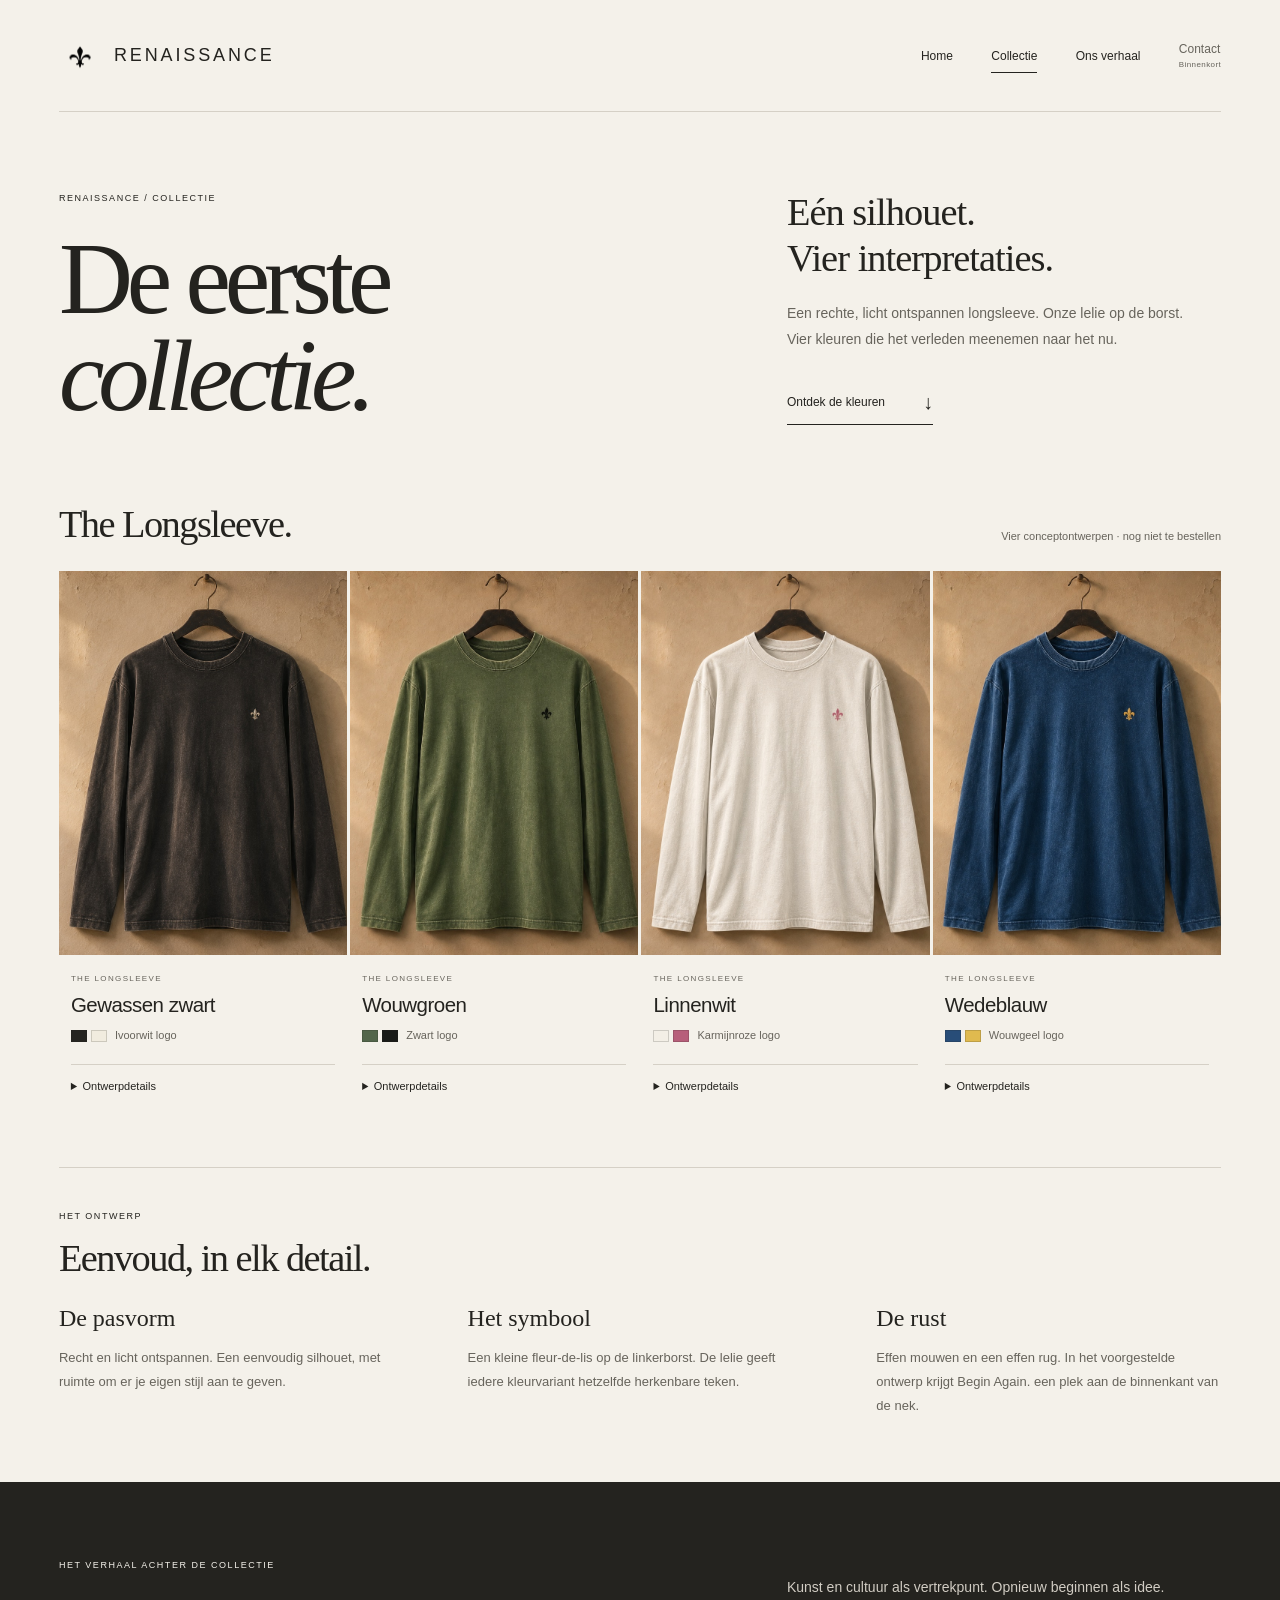
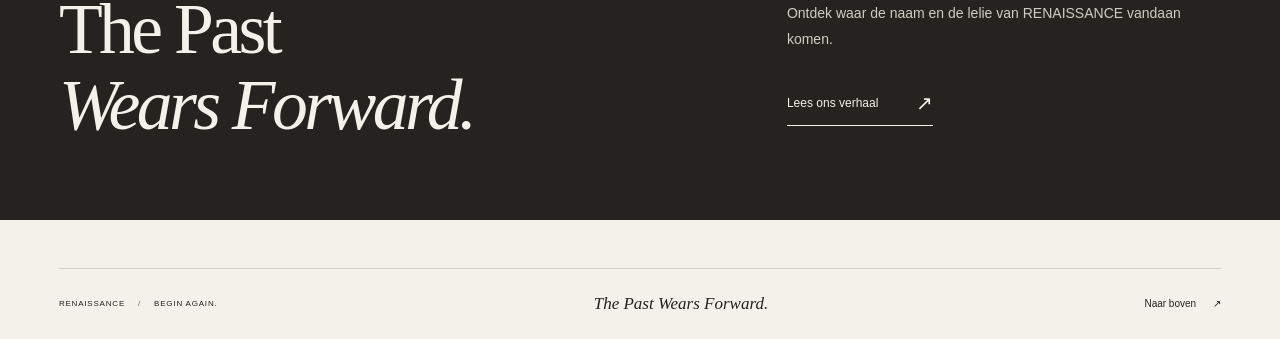
==== collectie.html @ 08c5d74e "feat: voeg Collectie-pagina met vier kleurvarianten en ontwerpdetails toe" ====
<!DOCTYPE html>
<html lang="nl">
  <head>
    <meta charset="UTF-8">
    <meta name="viewport" content="width=device-width, initial-scale=1">
    <meta name="theme-color" content="#f4f1ea">
    <meta name="description" content="Ontdek de eerste collectie van RENAISSANCE: een longsleeve in gewassen zwart, wouwgroen, linnenwit en wedeblauw. Begin Again.">
    <title>Collectie — RENAISSANCE</title>
    <link rel="icon" type="image/png" href="assets/logos/renaissance-lelie-vervaagd.png">
    <link rel="stylesheet" href="style.css">
    <script src="script.js" defer></script>
  </head>
  <body>
    <a class="skip-link" href="#collectie">Ga naar de inhoud</a>

    <div class="page-shell">
      <header class="site-header">
        <a class="brand" href="index.html" aria-label="RENAISSANCE — naar Home">
          <img class="brand-symbol" src="assets/logos/renaissance-lelie-vervaagd.png" width="42" height="35" alt="">
          <span>RENAISSANCE</span>
        </a>

        <button class="menu-toggle" type="button" aria-expanded="false" aria-controls="primary-navigation" hidden>
          <span class="menu-label">Menu</span>
          <span class="menu-icon" aria-hidden="true"><span></span><span></span></span>
        </button>

        <nav class="primary-navigation" id="primary-navigation" aria-label="Hoofdnavigatie">
          <a class="nav-link" href="index.html">Home</a>
          <a class="nav-link" href="collectie.html" aria-current="page">Collectie</a>
          <a class="nav-link" href="over-ons.html">Ons verhaal</a>
          <span class="nav-link nav-link--upcoming" aria-disabled="true">Contact<span class="upcoming-label">Binnenkort</span></span>
        </nav>
      </header>

      <main class="collection-page" id="collectie" tabindex="-1">
        <section class="collection-intro collection-container" aria-labelledby="collection-title">
          <div>
            <p class="eyebrow">RENAISSANCE / Collectie</p>
            <h1 id="collection-title">De eerste<br><em>collectie.</em></h1>
          </div>
          <div class="collection-intro-copy">
            <p class="collection-lead">Eén silhouet.<br>Vier interpretaties.</p>
            <p>Een rechte, licht ontspannen longsleeve. Onze lelie op de borst. Vier kleuren die het verleden meenemen naar het nu.</p>
            <a class="about-text-link" href="#longsleeves">Ontdek de kleuren <span aria-hidden="true">↓</span></a>
          </div>
        </section>

        <section class="collection-products collection-container" id="longsleeves" aria-labelledby="products-title" aria-describedby="collection-note">
          <div class="collection-section-heading">
            <h2 id="products-title">The Longsleeve.</h2>
            <p id="collection-note">Vier conceptontwerpen · nog niet te bestellen</p>
          </div>
          <ul class="product-grid collection-grid">
            <li class="product-card product-card--black" id="longsleeve-zwart">
              <figure>
                <img class="product-card-image" src="assets/products/longsleeve-zwart.jpg" width="1536" height="1024" alt="Concept van een gewassen zwarte longsleeve met een kleine ivoorwitte lelie op de linkerborst." fetchpriority="high">
                <figcaption class="product-card-caption">
                  <p class="eyebrow">The Longsleeve</p>
                  <h2>Gewassen zwart</h2>
                  <p class="product-logo-color"><span class="product-colors" aria-hidden="true"><span></span><span></span></span>Ivoorwit logo</p>
                </figcaption>
              </figure>
              <details class="collection-details">
                <summary>Ontwerpdetails<span class="visually-hidden"> van de gewassen zwarte longsleeve</span></summary>
                <dl>
                  <div><dt>Kleur</dt><dd>Gewassen zwart</dd></div>
                  <div><dt>Lelie</dt><dd>Ivoorwit, op de linkerborst</dd></div>
                  <div><dt>Pasvorm</dt><dd>Recht en licht ontspannen</dd></div>
                  <div><dt>Afwerking</dt><dd>Effen mouwen en rug</dd></div>
                </dl>
              </details>
            </li>
            <li class="product-card product-card--green" id="longsleeve-groen">
              <figure>
                <img class="product-card-image" src="assets/products/longsleeve-groen.jpg" width="1536" height="1024" alt="Concept van een gedempt groene longsleeve met een kleine zwarte lelie op de linkerborst." loading="lazy" decoding="async">
                <figcaption class="product-card-caption">
                  <p class="eyebrow">The Longsleeve</p>
                  <h2>Wouwgroen</h2>
                  <p class="product-logo-color"><span class="product-colors" aria-hidden="true"><span></span><span></span></span>Zwart logo</p>
                </figcaption>
              </figure>
              <details class="collection-details">
                <summary>Ontwerpdetails<span class="visually-hidden"> van de gedempt groene longsleeve</span></summary>
                <dl>
                  <div><dt>Kleur</dt><dd>Wouwgroen</dd></div>
                  <div><dt>Lelie</dt><dd>Zwart, op de linkerborst</dd></div>
                  <div><dt>Pasvorm</dt><dd>Recht en licht ontspannen</dd></div>
                  <div><dt>Afwerking</dt><dd>Effen mouwen en rug</dd></div>
                </dl>
              </details>
            </li>
            <li class="product-card product-card--white" id="longsleeve-wit">
              <figure>
                <img class="product-card-image" src="assets/products/longsleeve-wit.jpg" width="1536" height="1024" alt="Concept van een linnenwitte longsleeve met een kleine karmijnroze lelie op de linkerborst." loading="lazy" decoding="async">
                <figcaption class="product-card-caption">
                  <p class="eyebrow">The Longsleeve</p>
                  <h2>Linnenwit</h2>
                  <p class="product-logo-color"><span class="product-colors" aria-hidden="true"><span></span><span></span></span>Karmijnroze logo</p>
                </figcaption>
              </figure>
              <details class="collection-details">
                <summary>Ontwerpdetails<span class="visually-hidden"> van de linnenwitte longsleeve</span></summary>
                <dl>
                  <div><dt>Kleur</dt><dd>Linnenwit</dd></div>
                  <div><dt>Lelie</dt><dd>Karmijnroze, op de linkerborst</dd></div>
                  <div><dt>Pasvorm</dt><dd>Recht en licht ontspannen</dd></div>
                  <div><dt>Afwerking</dt><dd>Effen mouwen en rug</dd></div>
                </dl>
              </details>
            </li>
            <li class="product-card product-card--blue" id="longsleeve-blauw">
              <figure>
                <img class="product-card-image" src="assets/products/longsleeve-blauw.jpg" width="1536" height="1024" alt="Concept van een diepblauwe longsleeve met een kleine wouwgele lelie op de linkerborst." loading="lazy" decoding="async">
                <figcaption class="product-card-caption">
                  <p class="eyebrow">The Longsleeve</p>
                  <h2>Wedeblauw</h2>
                  <p class="product-logo-color"><span class="product-colors" aria-hidden="true"><span></span><span></span></span>Wouwgeel logo</p>
                </figcaption>
              </figure>
              <details class="collection-details">
                <summary>Ontwerpdetails<span class="visually-hidden"> van de diepblauwe longsleeve</span></summary>
                <dl>
                  <div><dt>Kleur</dt><dd>Wedeblauw</dd></div>
                  <div><dt>Lelie</dt><dd>Wouwgeel, op de linkerborst</dd></div>
                  <div><dt>Pasvorm</dt><dd>Recht en licht ontspannen</dd></div>
                  <div><dt>Afwerking</dt><dd>Effen mouwen en rug</dd></div>
                </dl>
              </details>
            </li>
          </ul>
        </section>

        <section class="collection-design collection-container" aria-labelledby="design-title">
          <div class="collection-section-heading">
            <div>
              <p class="eyebrow">Het ontwerp</p>
              <h2 id="design-title">Eenvoud, in elk detail.</h2>
            </div>
          </div>
          <div class="collection-design-grid">
            <div>
              <h3>De pasvorm</h3>
              <p>Recht en licht ontspannen. Een eenvoudig silhouet, met ruimte om er je eigen stijl aan te geven.</p>
            </div>
            <div>
              <h3>Het symbool</h3>
              <p>Een kleine fleur-de-lis op de linkerborst. De lelie geeft iedere kleurvariant hetzelfde herkenbare teken.</p>
            </div>
            <div>
              <h3>De rust</h3>
              <p>Effen mouwen en een effen rug. In het voorgestelde ontwerp krijgt Begin Again. een plek aan de binnenkant van de nek.</p>
            </div>
          </div>
        </section>

        <section class="collection-story" aria-labelledby="collection-story-title">
          <div class="collection-container collection-story-inner">
            <div>
              <p class="eyebrow">Het verhaal achter de collectie</p>
              <h2 id="collection-story-title">The Past<br><em>Wears Forward.</em></h2>
            </div>
            <div>
              <p>Kunst en cultuur als vertrekpunt. Opnieuw beginnen als idee. Ontdek waar de naam en de lelie van RENAISSANCE vandaan komen.</p>
              <a class="about-text-link" href="over-ons.html">Lees ons verhaal <span aria-hidden="true">↗</span></a>
            </div>
          </div>
        </section>
      </main>

      <footer class="site-footer">
        <p class="footer-label">RENAISSANCE <span aria-hidden="true">/</span> BEGIN AGAIN.</p>
        <p class="footer-slogan">The Past Wears Forward.</p>
        <a class="back-to-top" href="#collectie">Naar boven <span aria-hidden="true">↗</span></a>
      </footer>
    </div>
  </body>
</html>
---- style.css ----
/* Basis: kleuren en afstanden die op de hele Home worden gebruikt. */
:root {
  color-scheme: light;
  --paper: #f4f1ea;
  --ink: #24231f;
  --muted: #67645c;
  --line: #d5d0c6;
  --serif: Georgia, "Times New Roman", serif;
  --sans: "Helvetica Neue", Helvetica, Arial, sans-serif;
}

* { box-sizing: border-box; }

html {
  scroll-behavior: smooth;
  scroll-padding-top: 24px;
}

body {
  margin: 0;
  background: var(--paper);
  color: var(--ink);
  font-family: var(--sans);
  -webkit-font-smoothing: antialiased;
}

::selection { background: #ded5c5; color: var(--ink); }

a { color: inherit; text-decoration: none; }
button { font: inherit; color: inherit; }
img { display: block; max-width: 100%; }
figure, h1, h2, p { margin: 0; }
[hidden] { display: none !important; }

:focus-visible {
  outline: 2px solid var(--ink);
  outline-offset: 6px;
}

.skip-link {
  position: fixed;
  top: 12px;
  left: 12px;
  z-index: 10;
  padding: 12px 18px;
  background: var(--ink);
  color: var(--paper);
  transform: translateY(-160%);
}

.skip-link:focus { transform: translateY(0); }

.page-shell {
  --page-gutter: clamp(24px, 4.6vw, 76px);
  width: 100%;
}

/* De inhoud blijft gecentreerd, terwijl de slideshow de schermbreedte vult. */
.site-header, .designs, .site-footer {
  width: calc(100% - 2 * var(--page-gutter));
  max-width: 1448px;
  margin-inline: auto;
}

/* Navigatie: op mobiel wordt hetzelfde menu in- en uitgeklapt. */
.site-header {
  position: relative;
  z-index: 2;
  display: flex;
  align-items: center;
  justify-content: space-between;
  gap: 32px;
  min-height: 112px;
  border-bottom: 1px solid var(--line);
}

.brand {
  display: inline-flex;
  align-items: center;
  gap: 13px;
  flex-shrink: 0;
  font-size: 18px;
  font-weight: 500;
  letter-spacing: 0.16em;
}

.brand-symbol { width: 42px; height: 35px; object-fit: contain; }

.primary-navigation { display: flex; align-items: center; gap: clamp(20px, 3vw, 46px); }

.nav-link {
  position: relative;
  padding-block: 12px;
  font-size: 12px;
  line-height: 1.5;
}

.nav-link[aria-current="page"]::after {
  content: "";
  position: absolute;
  right: 0;
  bottom: 4px;
  left: 0;
  height: 1px;
  background: currentColor;
}

.nav-link--upcoming { color: var(--muted); }

.upcoming-label {
  display: block;
  margin-top: 1px;
  font-size: 8px;
  letter-spacing: 0.05em;
}

.menu-toggle { display: none; }

/* Drie schilderijen met de slogans als grote, leesbare tekstlaag. */
.eyebrow { font-size: 9px; line-height: 1.5; font-weight: 500; letter-spacing: 0.17em; text-transform: uppercase; }
.visually-hidden { position: absolute; width: 1px; height: 1px; padding: 0; overflow: hidden; clip-path: inset(50%); white-space: nowrap; border: 0; }

.slideshow {
  position: relative;
  height: clamp(540px, 54vw, 720px);
  margin-block: 0 48px;
  overflow: hidden;
  isolation: isolate;
  background: #302d23;
  color: #fffdf5;
}

.slide { position: absolute; inset: 0; }
.slide::after {
  content: "";
  position: absolute;
  inset: 0;
  background: linear-gradient(90deg, rgb(14 17 13 / 67%), rgb(14 17 13 / 17%) 75%), linear-gradient(0deg, rgb(14 17 13 / 78%), transparent 36%);
  pointer-events: none;
}

.slide-image { width: 100%; height: 100%; object-fit: cover; object-position: center 58%; }
.slide-image--bellini { object-position: center 65%; }
.slide-image--giorgione { object-position: center 56%; }
.slide-copy { position: absolute; z-index: 1; top: 20%; left: clamp(28px, 5vw, 76px); right: 28px; }
.slide-copy .eyebrow { color: #fffdf5; letter-spacing: 0.2em; }
.slide-slogan { margin-top: 30px; font-family: var(--serif); font-size: clamp(86px, 10.5vw, 152px); font-weight: 400; line-height: 0.93; letter-spacing: -0.065em; }
.slide-slogan em { font-weight: 400; }
.slide-slogan--long { font-size: clamp(68px, 7.8vw, 112px); line-height: 1; }

.slide-discover { position: absolute; z-index: 2; left: clamp(28px, 5vw, 76px); bottom: 126px; display: inline-flex; align-items: center; gap: 36px; min-height: 44px; padding-bottom: 9px; border-bottom: 1px solid rgb(255 253 245 / 75%); font-size: 12px; }
.slide-discover span { font-size: 20px; transition: transform 180ms ease; }
.slide-discover:hover span { transform: translate(3px, -3px); }
.slideshow :focus-visible { outline-color: #fffdf5; }
.artwork-credit { position: absolute; z-index: 1; bottom: 34px; left: clamp(28px, 5vw, 76px); max-width: 48%; font-size: 9px; line-height: 1.7; color: #fffdf5; }
.artwork-credit a { display: inline-block; padding-block: 8px; }
.artwork-credit a:hover { text-decoration: underline; text-underline-offset: 3px; }

.slideshow-controls { margin: 0; padding: 0; border: 0; min-width: 0; position: absolute; z-index: 2; right: 30px; bottom: 28px; display: flex; align-items: center; gap: 12px; }
.slideshow-controls button { min-width: 44px; min-height: 44px; padding: 8px; border: 0; background: transparent; color: #fffdf5; cursor: pointer; }
.slideshow-controls button:hover { background: rgb(255 253 245 / 12%); }
.slide-arrow { font-size: 23px; }
.slide-dots { display: flex; }
.slide-dot { position: relative; }
.slide-dot::before { content: ""; display: block; width: 6px; height: 6px; margin: auto; border: 1px solid #fffdf5; border-radius: 50%; }
.slide-dot[aria-pressed="true"]::before { background: #fffdf5; box-shadow: 0 0 0 4px rgb(255 253 245 / 15%); }

/* Vier kleurvarianten zijn tegelijk zichtbaar; op mobiel twee per rij. */
.designs {
  margin-block: 16px 60px;
  padding-top: 34px;
  border-top: 1px solid var(--line);
  scroll-margin-top: 24px;
}

.designs:focus { outline: none; }
.designs:focus-visible { outline: 2px solid var(--ink); outline-offset: 8px; }
.designs-heading { display: flex; align-items: flex-end; justify-content: space-between; gap: 20px; margin-bottom: 25px; }
.designs-heading h2 { margin-top: 10px; font-family: var(--serif); font-size: clamp(28px, 3.1vw, 44px); font-weight: 400; letter-spacing: -0.04em; }
.designs-heading > p { flex-shrink: 0; color: var(--muted); font-size: 10px; }

.product-grid {
  display: grid;
  grid-template-columns: repeat(4, minmax(0, 1fr));
  gap: 3px;
  margin: 0;
  padding: 0;
  list-style: none;
}

.product-card { min-width: 0; }
.product-card-image { width: 100%; height: auto; aspect-ratio: 3 / 4; object-fit: cover; object-position: 85% center; background: #c9b394; }
.product-card-caption { padding: 18px 12px 12px; }
.product-card-caption h3 { margin: 0 0 9px; font-size: clamp(14px, 1.3vw, 18px); font-weight: 500; letter-spacing: -0.02em; }
.product-card-caption p { color: var(--muted); font-size: 11px; line-height: 1.6; }
.product-logo-color { display: flex; align-items: center; flex-wrap: wrap; gap: 8px; margin-top: 7px; }
.product-colors { display: inline-flex; gap: 4px; }
.product-colors span { width: 16px; height: 12px; border: 1px solid rgb(36 35 31 / 18%); background: var(--garment); }
.product-colors span:last-child { background: var(--logo); }
.product-card--black { --garment: #262521; --logo: #f1ecdf; }
.product-card--green { --garment: #53664b; --logo: #191b18; }
.product-card--white { --garment: #f3efe6; --logo: #b75f7a; }
.product-card--blue { --garment: #284d78; --logo: #e0ba4f; }

.site-footer {
  display: flex;
  justify-content: space-between;
  align-items: center;
  gap: 24px;
  padding-block: 25px;
  border-top: 1px solid var(--line);
}

.footer-label { font-size: 8px; letter-spacing: 0.1em; }
.footer-label span { margin-inline: 10px; color: var(--muted); }
.footer-slogan { font-family: var(--serif); font-style: italic; font-size: 17px; }
.back-to-top { display: inline-flex; align-items: center; gap: 17px; font-size: 10px; }
.back-to-top:hover { text-decoration: underline; text-underline-offset: 4px; }

@media (max-width: 1050px) {
  .brand { font-size: 15px; gap: 9px; }
  .brand-symbol { width: 34px; height: 29px; }
  .primary-navigation { gap: 22px; }
  .artwork-credit { bottom: 90px; right: 28px; max-width: none; }
  .slide-discover { bottom: 152px; }
}

@media (max-width: 760px) {
  .site-header { flex-wrap: wrap; min-height: 85px; gap: 0; }
  .brand { font-size: 15px; letter-spacing: 0.13em; }
  .brand-symbol { width: 35px; height: 29px; }

  .menu-toggle {
    display: inline-flex;
    align-items: center;
    gap: 12px;
    min-height: 44px;
    padding: 10px 0 10px 14px;
    border: 0;
    background: transparent;
    cursor: pointer;
    font-size: 11px;
  }

  .menu-icon { position: relative; display: block; width: 21px; height: 14px; }
  .menu-icon span { position: absolute; left: 0; width: 21px; height: 1px; background: var(--ink); transition: transform 180ms ease, top 180ms ease; }
  .menu-icon span:first-child { top: 3px; }
  .menu-icon span:last-child { top: 11px; }
  .menu-toggle[aria-expanded="true"] .menu-icon span:first-child { top: 7px; transform: rotate(45deg); }
  .menu-toggle[aria-expanded="true"] .menu-icon span:last-child { top: 7px; transform: rotate(-45deg); }

  .primary-navigation { width: 100%; display: grid; grid-template-columns: 1fr 1fr; gap: 8px 24px; padding-bottom: 23px; }
  .js .primary-navigation { display: none; }
  .js .primary-navigation.is-open { display: grid; }
  .nav-link { padding: 10px 0; font-size: 13px; }
  .nav-link[aria-current="page"]::after { right: auto; width: 30px; }

  .slideshow { height: 570px; margin-block: 0 32px; }
  .slide-copy { top: 19%; left: 24px; right: 20px; }
  .slide-copy .eyebrow { font-size: 8px; letter-spacing: 0.12em; }
  .slide-slogan { font-size: clamp(80px, 19vw, 120px); margin-top: 24px; }
  .slide-slogan--long { font-size: clamp(40px, 10vw, 70px); line-height: 1.06; letter-spacing: -0.055em; }
  .slide-discover { left: 24px; bottom: 168px; }
  .artwork-credit { left: 24px; right: 24px; bottom: 91px; max-width: none; font-size: 8px; }
  .slideshow-controls { left: 16px; right: 16px; bottom: 24px; gap: 0; justify-content: space-between; }
  .slideshow-controls button { min-width: 38px; }
  .designs { margin-block: 10px 35px; padding-top: 26px; }
  .designs-heading { align-items: flex-start; flex-direction: column; gap: 10px; margin-bottom: 20px; }
  .designs-heading .eyebrow { font-size: 8px; }
  .product-grid { grid-template-columns: repeat(2, minmax(0, 1fr)); gap: 24px 3px; }
  .product-card-caption { padding: 13px 5px 0; }
  .product-card-caption h3 { margin-bottom: 6px; }
  .product-card-caption p { font-size: 10px; }
  .site-footer { flex-wrap: wrap; gap: 18px; padding-block: 22px; }
  .footer-label { flex-basis: 100%; }
  .footer-slogan { font-size: 16px; }
  .back-to-top { margin-left: auto; min-height: 44px; }
}

@media (max-width: 360px) {
  .page-shell { --page-gutter: 19px; }
  .brand { font-size: 13px; gap: 7px; }
  .brand-symbol { width: 29px; height: 24px; }
  .menu-toggle { gap: 7px; }
}

/* Ons verhaal gebruikt dezelfde kleuren en navigatie als de Home. */
.about-container {
  width: calc(100% - 2 * var(--page-gutter));
  max-width: 1448px;
  margin-inline: auto;
}

.about-intro {
  display: grid;
  grid-template-columns: 1.05fr 0.95fr;
  align-items: center;
  gap: clamp(32px, 6vw, 100px);
  padding-block: clamp(48px, 6vw, 96px);
}

.about-intro h1 { margin: 28px 0; font-family: var(--serif); font-size: clamp(60px, 7.5vw, 112px); font-weight: 400; line-height: 0.98; letter-spacing: -0.06em; }
.about-page em { font-weight: 400; }
.about-lead { font-family: var(--serif); font-size: clamp(22px, 2.3vw, 30px); line-height: 1.4; letter-spacing: -0.02em; }
.about-intro .about-lead { max-width: 460px; }
.about-intro-note { max-width: 440px; margin-top: 21px; color: var(--muted); font-size: 14px; line-height: 1.85; }
.about-text-link { display: inline-flex; align-items: center; justify-content: space-between; gap: 38px; min-height: 44px; margin-top: 28px; padding-block: 10px; border-bottom: 1px solid currentColor; font-size: 12px; }
.about-text-link:hover { color: var(--muted); }
.about-text-link span { font-size: 20px; }
.about-artwork { min-width: 0; }
.about-artwork > img { width: 100%; height: auto; }
.about-artwork figcaption { display: flex; justify-content: space-between; align-items: flex-start; flex-wrap: wrap; gap: 10px; padding-top: 16px; color: var(--muted); font-size: 10px; line-height: 1.7; }
.about-artwork figcaption .eyebrow { font-size: 8px; }
.about-artwork figcaption a:hover { text-decoration: underline; text-underline-offset: 3px; }

.about-origin { display: grid; grid-template-columns: 1fr 1fr; gap: clamp(32px, 6vw, 100px); padding-block: clamp(48px, 6vw, 90px); border-top: 1px solid var(--line); }
.about-page h2 { margin: 20px 0 28px; font-family: var(--serif); font-size: clamp(42px, 5.5vw, 80px); font-weight: 400; line-height: 1.04; letter-spacing: -0.045em; }
.about-prose { max-width: 580px; }
.about-prose > p:not(.eyebrow):not(.about-lead):not(.about-identity-slogan) { margin-top: 20px; color: var(--muted); font-size: 14px; line-height: 1.9; }

.about-identity { background: var(--ink); color: var(--paper); }
.about-identity-inner { display: grid; grid-template-columns: 1fr 1fr; align-items: center; gap: clamp(32px, 6vw, 100px); padding-block: clamp(50px, 7vw, 100px); }
.about-symbol { display: flex; flex-direction: column; align-items: center; gap: 30px; }
.about-symbol img { width: clamp(150px, 22vw, 300px); height: auto; filter: invert(1); opacity: 0.9; }
.about-symbol .eyebrow { letter-spacing: 0.32em; }
.about-identity .about-prose > p:not(.eyebrow):not(.about-identity-slogan) { color: #d1ccc3; }
.about-identity-slogan { margin-top: 30px; font-family: var(--serif); font-size: 26px; font-style: italic; }

.about-closing { padding-block: clamp(60px, 7vw, 110px); text-align: center; }
.about-closing h2 { margin-bottom: 20px; font-size: clamp(62px, 9vw, 128px); }
.about-closing > p:not(.eyebrow) { color: var(--muted); font-size: 14px; line-height: 1.85; }

@media (max-width: 760px) {
  .about-intro, .about-origin, .about-identity-inner { grid-template-columns: 1fr; }
  .about-intro { gap: 35px; padding-block: 40px; }
  .about-intro h1 { font-size: clamp(54px, 13vw, 86px); }
  .about-origin { gap: 0; padding-block: 42px; }
  .about-page h2 { font-size: clamp(40px, 10vw, 64px); }
  .about-identity-inner { gap: 42px; }
  .about-symbol img { width: 160px; }
  .about-closing h2 { font-size: clamp(58px, 14vw, 90px); }
}

/* Collectie: vier ontwerpen naast elkaar, met uitklapbare ontwerpdetails. */
.collection-container { width: calc(100% - 2 * var(--page-gutter)); max-width: 1448px; margin-inline: auto; }
.collection-intro { display: grid; grid-template-columns: 1.2fr 0.8fr; align-items: end; gap: clamp(30px, 6vw, 90px); padding-block: clamp(48px, 6vw, 90px); }
.collection-intro h1 { margin-top: 25px; font-family: var(--serif); font-size: clamp(64px, 8vw, 118px); font-weight: 400; line-height: 0.95; letter-spacing: -0.06em; }
.collection-page em { font-weight: 400; }
.collection-intro-copy { max-width: 400px; }
.collection-lead { font-family: var(--serif); font-size: clamp(26px, 3vw, 40px); line-height: 1.2; letter-spacing: -0.025em; }
.collection-intro-copy > p:not(.collection-lead) { margin-top: 20px; color: var(--muted); font-size: 14px; line-height: 1.85; }
.collection-products { padding-bottom: 60px; scroll-margin-top: 25px; }
.collection-section-heading { display: flex; align-items: flex-end; justify-content: space-between; gap: 20px; margin-bottom: 25px; }
.collection-section-heading h2 { margin: 0; font-family: var(--serif); font-size: clamp(30px, 3vw, 44px); font-weight: 400; letter-spacing: -0.04em; }
.collection-section-heading .eyebrow { margin-bottom: 12px; }
.collection-section-heading > p { color: var(--muted); font-size: 11px; line-height: 1.6; }
.collection-grid { align-items: start; }
.collection-grid .product-card { scroll-margin-top: 24px; }
.collection-grid .product-card-caption h2 { margin: 7px 0 10px; font-size: clamp(15px, 1.6vw, 22px); font-weight: 400; letter-spacing: -0.025em; }
.collection-grid .product-card-caption .eyebrow { font-size: 8px; }
.collection-details { margin: 8px 12px 0; border-top: 1px solid var(--line); }
.collection-details summary { padding-block: 15px; font-size: 11px; cursor: pointer; }
.collection-details summary:hover { text-decoration: underline; text-underline-offset: 4px; }
.collection-details dl { margin: 0 0 10px; font-size: 11px; line-height: 1.7; }
.collection-details dl > div { padding-block: 8px; border-top: 1px solid var(--line); }
.collection-details dt { font-weight: 500; }
.collection-details dd { margin: 2px 0 0; color: var(--muted); }
.collection-design { padding-block: 42px 64px; border-top: 1px solid var(--line); }
.collection-design-grid { display: grid; grid-template-columns: repeat(3, minmax(0, 1fr)); gap: clamp(24px, 5vw, 80px); }
.collection-design-grid h3 { margin: 0 0 14px; font-family: var(--serif); font-size: 24px; font-weight: 400; }
.collection-design-grid p { max-width: 360px; color: var(--muted); font-size: 13px; line-height: 1.85; }
.collection-story { margin-bottom: 48px; padding-block: clamp(45px, 6vw, 80px); background: var(--ink); color: var(--paper); }
.collection-story-inner { display: grid; grid-template-columns: 1.2fr 0.8fr; align-items: center; gap: clamp(32px, 6vw, 90px); }
.collection-story h2 { margin: 20px 0 0; font-family: var(--serif); font-size: clamp(40px, 5.6vw, 80px); font-weight: 400; line-height: 1.05; letter-spacing: -0.05em; }
.collection-story-inner > div > p:not(.eyebrow) { max-width: 400px; color: #d1ccc3; font-size: 14px; line-height: 1.85; }
.collection-story .about-text-link:hover { color: #d1ccc3; }
.collection-story :focus-visible { outline-color: var(--paper); }

@media (max-width: 760px) {
  .collection-intro { grid-template-columns: 1fr; gap: 28px; padding-block: 40px; }
  .collection-intro h1 { font-size: clamp(62px, 15vw, 96px); }
  .collection-intro-copy { max-width: none; }
  .collection-section-heading { flex-direction: column; align-items: flex-start; gap: 9px; margin-bottom: 20px; }
  .collection-products { padding-bottom: 35px; }
  .collection-grid .product-card-caption h2 { font-size: 18px; }
  .collection-details { margin-inline: 5px; }
  .collection-design { padding-block: 30px 42px; }
  .collection-design-grid { grid-template-columns: 1fr; gap: 26px; }
  .collection-design-grid h3 { margin-bottom: 9px; }
  .collection-story-inner { grid-template-columns: 1fr; gap: 26px; }
  .collection-story { margin-bottom: 25px; }
}

@media (prefers-reduced-motion: reduce) {
  html { scroll-behavior: auto; }
  *, *::before, *::after { transition: none !important; }
}
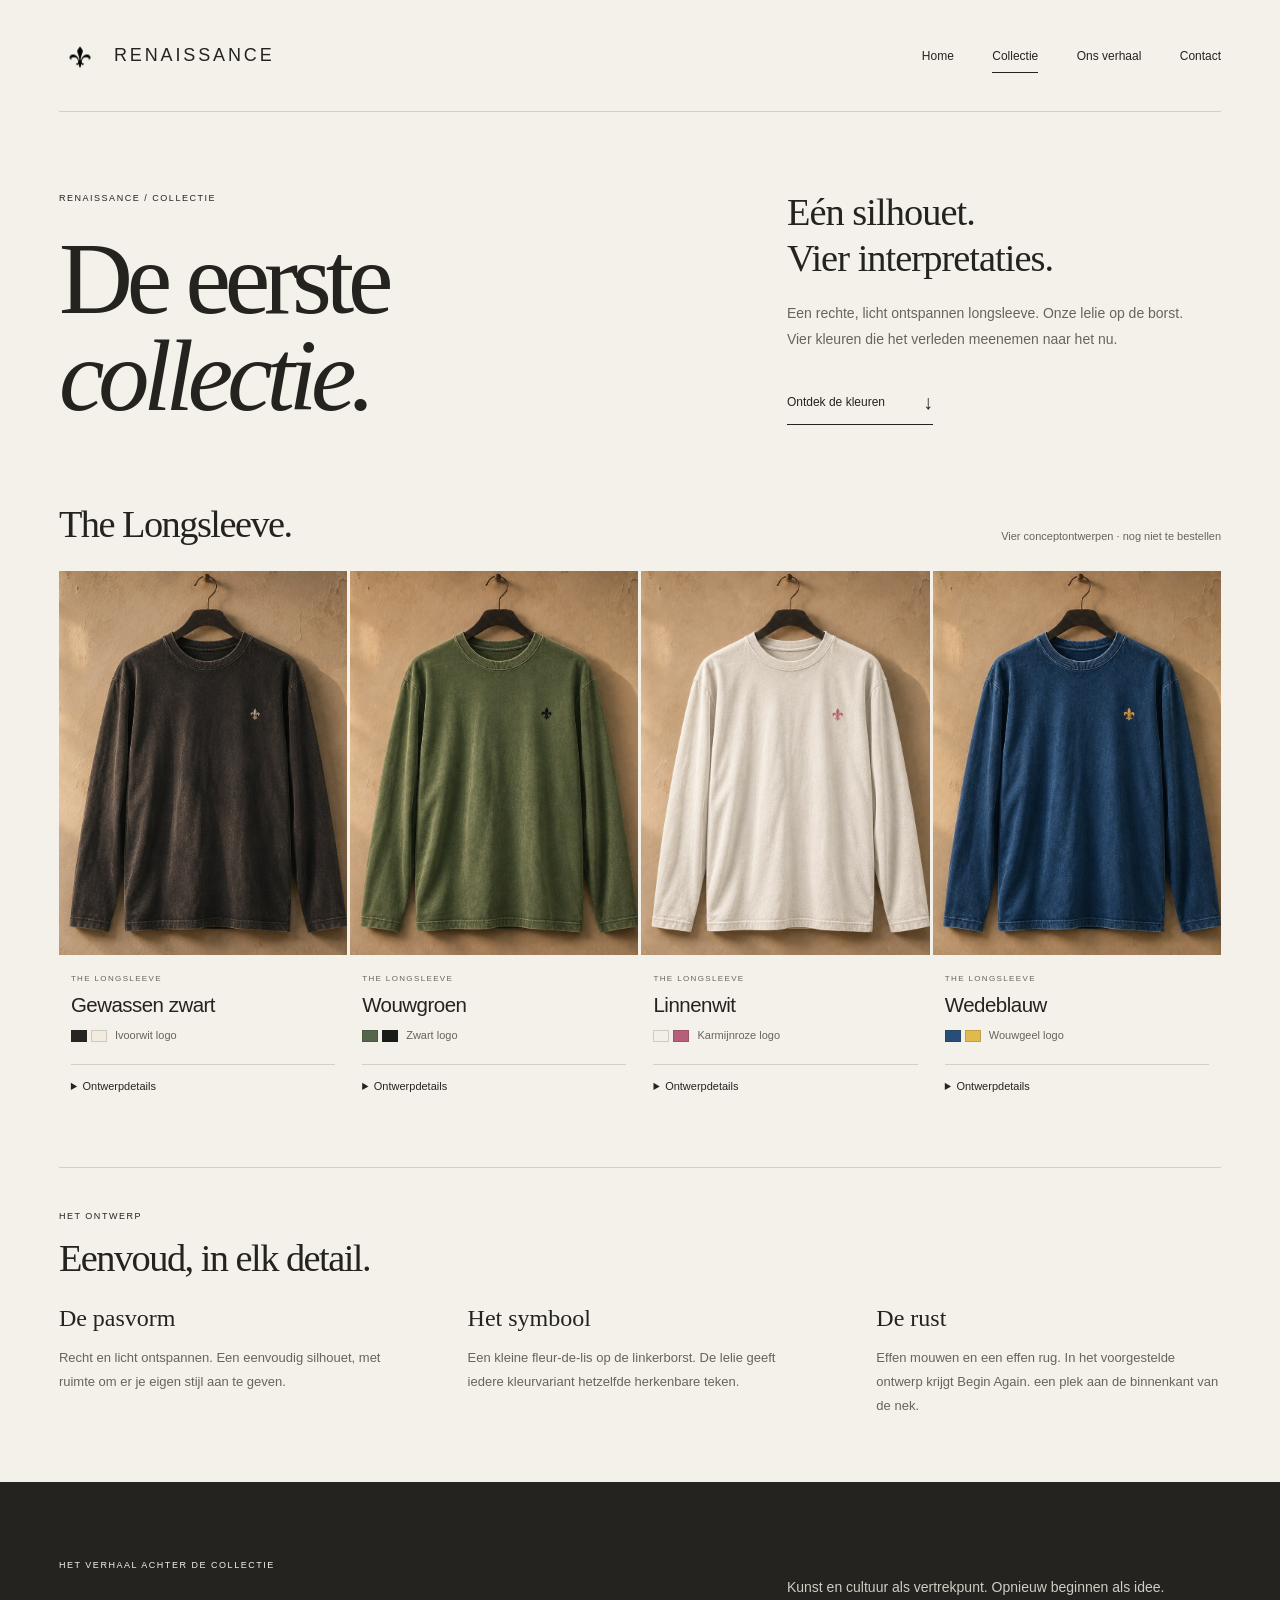
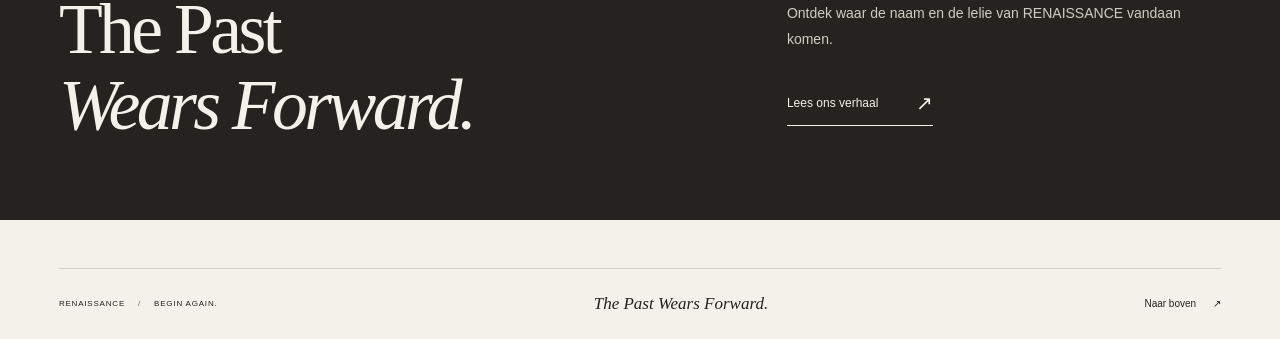
==== commit 58b8b327: "feat: voeg Contact-pagina met demonstratieformulier en invoercontrole toe" ====
--- a/collectie.html
+++ b/collectie.html
@@ -29,7 +29,7 @@
           <a class="nav-link" href="index.html">Home</a>
           <a class="nav-link" href="collectie.html" aria-current="page">Collectie</a>
           <a class="nav-link" href="over-ons.html">Ons verhaal</a>
-          <span class="nav-link nav-link--upcoming" aria-disabled="true">Contact<span class="upcoming-label">Binnenkort</span></span>
+          <a class="nav-link" href="contact.html">Contact</a>
         </nav>
       </header>
 
--- a/style.css
+++ b/style.css
@@ -391,6 +391,50 @@
   .collection-story { margin-bottom: 25px; }
 }
 
+/* Contact: kunst en introductie naast een lokaal demonstratieformulier. */
+.contact-container { width: calc(100% - 2 * var(--page-gutter)); max-width: 1448px; margin-inline: auto; }
+.contact-layout { display: grid; grid-template-columns: 1.05fr 0.95fr; align-items: start; gap: clamp(40px, 8vw, 130px); padding-block: clamp(48px, 6vw, 90px); }
+.contact-intro h1 { margin: 25px 0; font-family: var(--serif); font-size: clamp(64px, 8vw, 112px); font-weight: 400; line-height: 0.95; letter-spacing: -0.06em; }
+.contact-page em { font-weight: 400; }
+.contact-lead { font-family: var(--serif); font-size: clamp(22px, 2.5vw, 32px); line-height: 1.35; letter-spacing: -0.025em; }
+.contact-description { max-width: 440px; margin-top: 15px; color: var(--muted); font-size: 14px; line-height: 1.85; }
+.contact-artwork { margin-top: 35px; }
+.contact-artwork img { width: 100%; height: auto; aspect-ratio: 1.9; object-fit: cover; object-position: center 52%; }
+.contact-artwork figcaption { display: flex; flex-wrap: wrap; justify-content: space-between; gap: 8px; margin-top: 13px; color: var(--muted); font-size: 9px; line-height: 1.7; }
+.contact-artwork figcaption .eyebrow { font-size: 8px; }
+.contact-artwork figcaption a:hover { text-decoration: underline; text-underline-offset: 3px; }
+.contact-form-section { padding-top: 8px; }
+.contact-form-section h2 { margin: 20px 0; font-family: var(--serif); font-size: clamp(32px, 3.5vw, 48px); font-weight: 400; letter-spacing: -0.04em; }
+.contact-demo-note { padding: 14px 16px; border-left: 2px solid var(--ink); background: #eae5db; color: #504d46; font-size: 12px; line-height: 1.8; }
+.contact-demo-note strong { font-weight: 500; }
+.contact-required-note { margin-block: 23px; color: var(--muted); font-size: 11px; }
+.contact-form fieldset { min-width: 0; margin: 0; padding: 0; border: 0; }
+.contact-field { margin-bottom: 23px; }
+.contact-field label { display: block; margin-bottom: 9px; font-size: 12px; }
+.contact-field input, .contact-field textarea { display: block; width: 100%; max-width: 100%; min-height: 48px; padding: 13px 14px; border: 1px solid #a9a397; border-radius: 0; background: transparent; color: var(--ink); font: inherit; font-size: 16px; line-height: 1.5; }
+.contact-field textarea { min-height: 155px; resize: vertical; }
+.contact-field input:focus, .contact-field textarea:focus { outline: 2px solid var(--ink); outline-offset: 2px; }
+.contact-field [aria-invalid="true"] { border-color: #913b35; }
+.contact-error { margin-top: 8px; color: #913b35; font-size: 12px; line-height: 1.6; }
+.contact-field-hint { margin-top: 8px; color: var(--muted); font-size: 11px; }
+.contact-submit { display: flex; align-items: center; justify-content: space-between; gap: 40px; width: 100%; min-height: 52px; padding: 14px 20px; border: 1px solid var(--ink); background: var(--ink); color: var(--paper); font-size: 12px; cursor: pointer; }
+.contact-submit span { font-size: 22px; }
+.contact-submit:hover { background: #413e36; }
+.contact-form fieldset:disabled { opacity: 0.6; }
+.contact-form fieldset:disabled .contact-submit { cursor: not-allowed; }
+.contact-confirmation { display: block; margin-top: 22px; padding: 16px; border: 1px solid #65765c; background: #e4e9de; color: #30412b; font-size: 13px; line-height: 1.8; }
+.contact-signoff { display: flex; justify-content: space-between; align-items: center; gap: 24px; padding-block: 35px 50px; border-top: 1px solid var(--line); }
+.contact-signoff > p { font-family: var(--serif); font-size: clamp(28px, 3.8vw, 50px); letter-spacing: -0.04em; }
+.contact-signoff .about-text-link { margin-top: 0; }
+
+@media (max-width: 760px) {
+  .contact-layout { grid-template-columns: 1fr; gap: 40px; padding-block: 40px; }
+  .contact-intro h1 { font-size: clamp(62px, 16vw, 92px); }
+  .contact-artwork { margin-top: 25px; }
+  .contact-form-section { padding-top: 30px; border-top: 1px solid var(--line); }
+  .contact-signoff { flex-direction: column; align-items: flex-start; padding-block: 30px 40px; }
+}
+
 @media (prefers-reduced-motion: reduce) {
   html { scroll-behavior: auto; }
   *, *::before, *::after { transition: none !important; }
